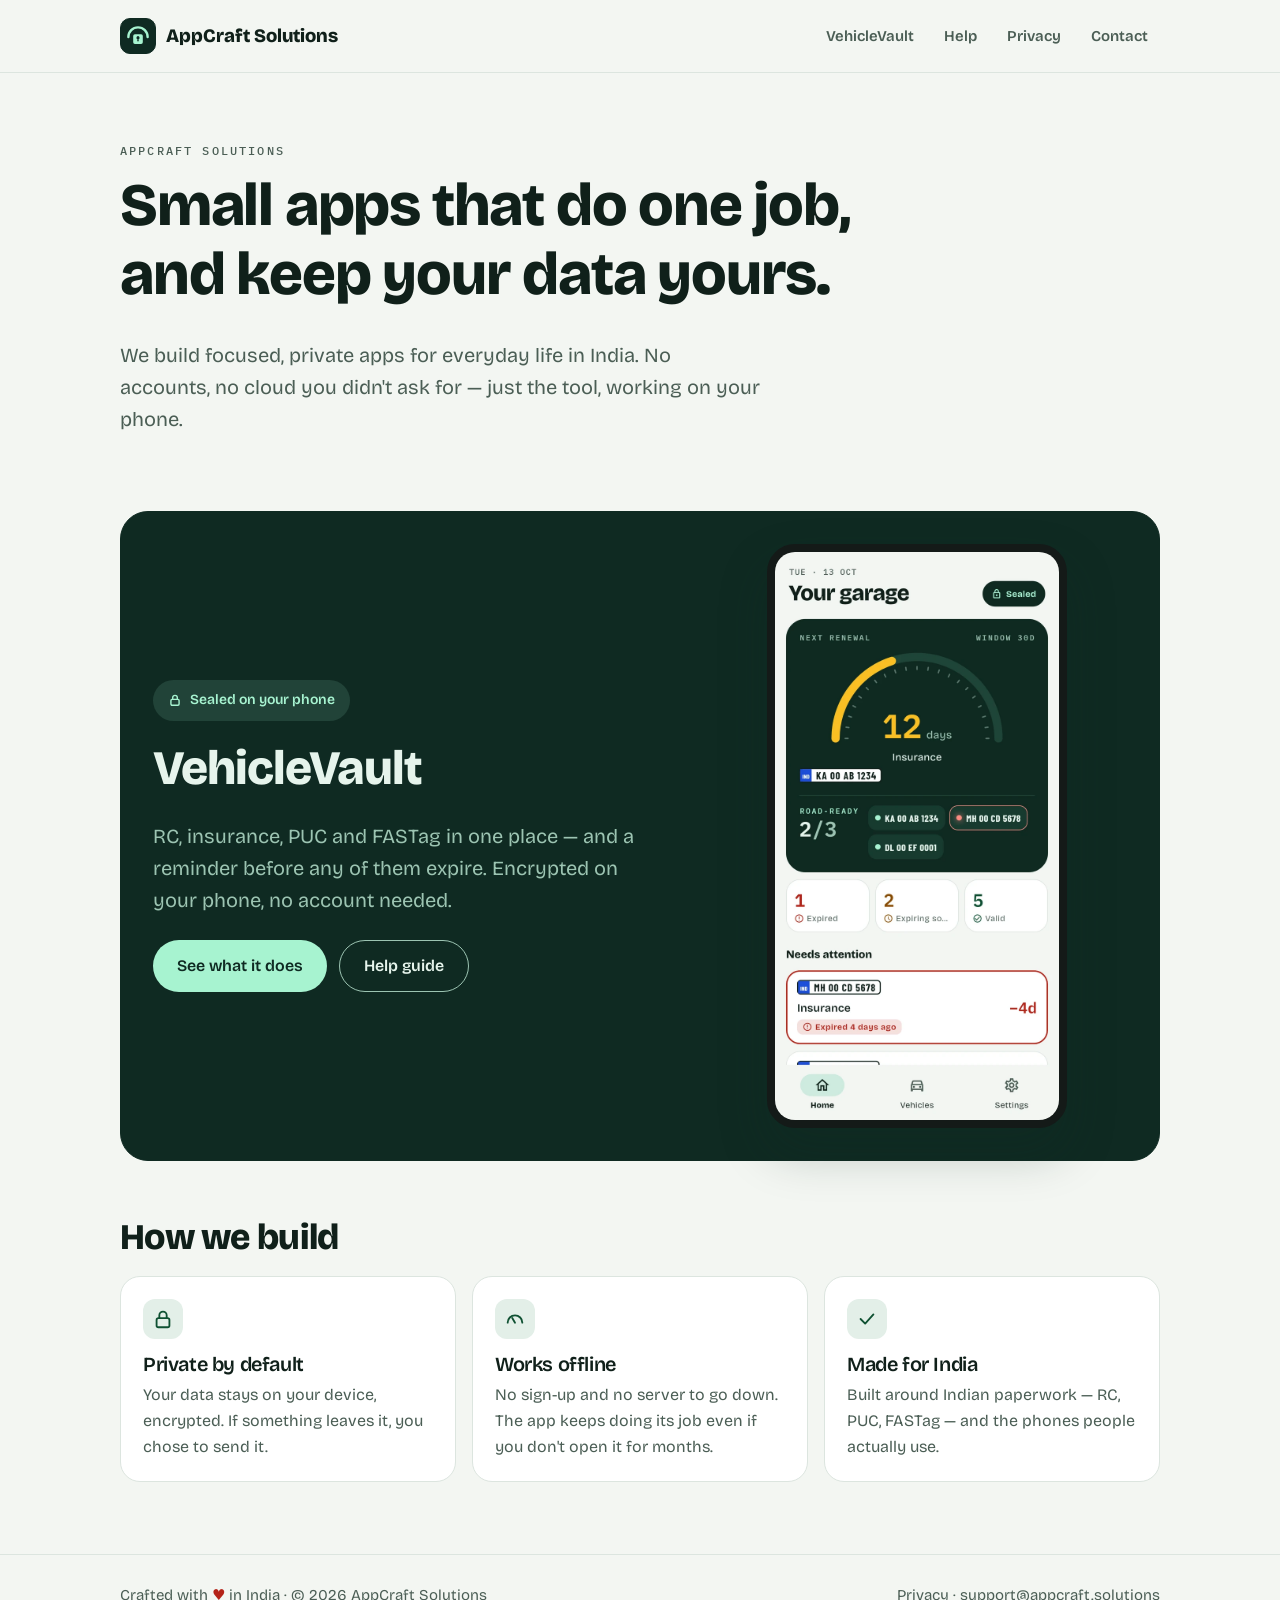
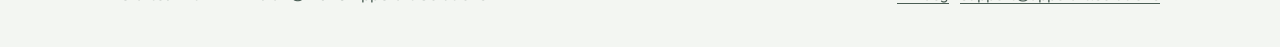
==== index.html @ 4a6d7d5e "Initial page commit" ====
<!doctype html>
<html lang="en">
<head>
<meta charset="utf-8">
<meta name="viewport" content="width=device-width, initial-scale=1">
<title>AppCraft Solutions — private, useful apps</title>
<meta name="description" content="AppCraft Solutions builds small, private apps that keep working without an account. Home of VehicleVault.">
<meta property="og:title" content="AppCraft Solutions">
<meta property="og:description" content="Small, private apps that do one job well. Home of VehicleVault.">
<meta property="og:image" content="https://appcraft.solutions/assets/img/og.jpg">
<meta name="theme-color" content="#0F2A22">
<link rel="icon" href="/favicon.png">
<link rel="apple-touch-icon" href="/assets/img/icon-180.png">
<link rel="stylesheet" href="/assets/site.css">
</head>
<body>
<header class="site-header">
  <div class="wrap">
    <a class="brand" href="/">
      <span class="brand-mark"><svg width="22" height="22" viewBox="22 30 64 54" fill="none" stroke="#A7F3D0" aria-hidden="true"><path d="M26 60a28 28 0 0 1 56 0" stroke-width="7" stroke-linecap="round"/><path fill="#A7F3D0" stroke="none" fill-rule="evenodd" d="M45 52h18a5 5 0 0 1 5 5v18a5 5 0 0 1-5 5H45a5 5 0 0 1-5-5V57a5 5 0 0 1 5-5zm7.4 14.2a4.5 4.5 0 1 1 3.2 0l.8 5.8h-4.8z"/></svg></span>
      AppCraft Solutions
    </a>
    <nav class="site-nav" aria-label="Main">
      <a href="/vehiclevault/">VehicleVault</a>
      <a href="/vehiclevault/help/">Help</a>
      <a href="/vehiclevault/privacy/">Privacy</a>
      <a href="mailto:support@appcraft.solutions">Contact</a>
    </nav>
  </div>
</header>

<main>
  <div class="wrap">
    <section style="padding-top: 72px">
      <p class="eyebrow">AppCraft Solutions</p>
      <h1>Small apps that do one job,<br>and keep your data yours.</h1>
      <p class="lead">We build focused, private apps for everyday life in India. No accounts, no cloud you didn't ask for — just the tool, working on your phone.</p>
    </section>

    <section>
      <div class="panel hero" style="padding-top: 32px">
        <div>
          <span class="chip">
            <svg width="14" height="14" viewBox="0 0 24 24" fill="none" stroke="currentColor" stroke-width="2.4" stroke-linejoin="round" aria-hidden="true"><rect x="5" y="11" width="14" height="10" rx="2"/><path d="M8 11V8a4 4 0 0 1 8 0v3"/></svg>
            Sealed on your phone
          </span>
          <h2 style="margin-top: 20px; font-size: clamp(32px, 5vw, 48px)">VehicleVault</h2>
          <p class="lead">RC, insurance, PUC and FASTag in one place — and a reminder before any of them expire. Encrypted on your phone, no account needed.</p>
          <div class="hero-actions">
            <a class="button" href="/vehiclevault/">See what it does</a>
            <a class="button secondary" href="/vehiclevault/help/">Help guide</a>
          </div>
        </div>
        <div class="phone hero-phone"><img src="/assets/img/1_home.webp" alt="VehicleVault home screen" width="720" height="1440" loading="lazy"></div>
      </div>
    </section>

    <section>
      <h2>How we build</h2>
      <div class="grid">
        <div class="card">
          <div class="icon"><svg width="22" height="22" viewBox="0 0 24 24" fill="none" stroke-width="2" stroke-linejoin="round" aria-hidden="true"><rect x="5" y="11" width="14" height="10" rx="2"/><path d="M8 11V8a4 4 0 0 1 8 0v3"/></svg></div>
          <h3>Private by default</h3>
          <p>Your data stays on your device, encrypted. If something leaves it, you chose to send it.</p>
        </div>
        <div class="card">
          <div class="icon"><svg width="22" height="22" viewBox="0 0 24 24" fill="none" stroke-width="2" stroke-linecap="round" aria-hidden="true"><path d="M4 16a8 8 0 1 1 16 0"/><path d="M12 16l-3-5"/></svg></div>
          <h3>Works offline</h3>
          <p>No sign-up and no server to go down. The app keeps doing its job even if you don't open it for months.</p>
        </div>
        <div class="card">
          <div class="icon"><svg width="22" height="22" viewBox="0 0 24 24" fill="none" stroke-width="2" stroke-linecap="round" stroke-linejoin="round" aria-hidden="true"><path d="M5 12l5 5 9-10"/></svg></div>
          <h3>Made for India</h3>
          <p>Built around Indian paperwork — RC, PUC, FASTag — and the phones people actually use.</p>
        </div>
      </div>
    </section>
  </div>
</main>

<footer class="site-footer">
  <div class="wrap">
    <span>Crafted with <span class="love" aria-label="love">♥</span> in India · © 2026 AppCraft Solutions</span>
    <span><a href="/vehiclevault/privacy/">Privacy</a> · <a href="mailto:support@appcraft.solutions">support@appcraft.solutions</a></span>
  </div>
</footer>
</body>
</html>
---- assets/site.css ----
/* AppCraft Solutions — one stylesheet for every page.
   "Forest garage", the VehicleVault design language: forest and mint, a
   dark instrument panel in both themes, warm grotesque type. */

@font-face { font-family: "Bricolage"; src: url("fonts/BricolageGrotesque-Regular.woff2") format("woff2"); font-weight: 400; font-display: swap; }
@font-face { font-family: "Bricolage"; src: url("fonts/BricolageGrotesque-SemiBold.woff2") format("woff2"); font-weight: 600; font-display: swap; }
@font-face { font-family: "Bricolage"; src: url("fonts/BricolageGrotesque-ExtraBold.woff2") format("woff2"); font-weight: 800; font-display: swap; }
@font-face { font-family: "Plate"; src: url("fonts/BarlowCondensed-Bold.woff2") format("woff2"); font-weight: 700; font-display: swap; }
@font-face { font-family: "Plex Mono"; src: url("fonts/IBMPlexMono-Medium.woff2") format("woff2"); font-weight: 500; font-display: swap; }

:root {
  --bg: #F3F6F2;
  --surface: #FFFFFF;
  --surface-2: #E3EFE8;
  --ink: #10201A;
  --muted: #4B5E55;
  --line: #DCE5DF;
  --link: #0F5132;
  --panel: #0F2A22;
  --panel-border: #0F2A22;
  --on-panel: #E6F4EC;
  --on-panel-muted: #9CC4B2;
  --mint: #A7F3D0;
  --amber: #FBBF24;
  --alarm: #FF8A80;
  --warn: #8A4B00;
  --love: #B42318;
  --radius: 20px;
  color-scheme: light;
}

@media (prefers-color-scheme: dark) {
  :root {
    --bg: #0A1411;
    --surface: #12201B;
    --surface-2: #15291F;
    --ink: #E6F4EC;
    --muted: #9CB8AB;
    --line: #22382F;
    --link: #A7F3D0;
    --panel: #123026;
    --panel-border: #2A5444;
    --warn: #FBBF24;
    --love: #FF8A80;
    color-scheme: dark;
  }
}

* { box-sizing: border-box; }
html { -webkit-text-size-adjust: 100%; }
body {
  margin: 0;
  background: var(--bg);
  color: var(--ink);
  font: 400 17px/1.6 "Bricolage", system-ui, sans-serif;
}
img { max-width: 100%; height: auto; display: block; }
a { color: var(--link); text-underline-offset: 3px; }
a:hover { text-decoration-thickness: 2px; }
h1, h2, h3 { line-height: 1.15; letter-spacing: -0.02em; margin: 0 0 0.5em; }
h1 { font-size: clamp(36px, 6vw, 60px); font-weight: 800; }
h2 { font-size: clamp(26px, 3.6vw, 36px); font-weight: 800; }
h3 { font-size: 20px; font-weight: 600; }
p { margin: 0 0 1em; }
:focus-visible { outline: 3px solid var(--mint); outline-offset: 2px; border-radius: 6px; }

.wrap { max-width: 1080px; margin: 0 auto; padding: 0 20px; }
.narrow { max-width: 760px; }

/* Header and footer */
.site-header { border-bottom: 1px solid var(--line); }
.site-header .wrap { display: flex; align-items: center; justify-content: space-between; gap: 16px; padding-top: 14px; padding-bottom: 14px; flex-wrap: wrap; }
.brand { display: flex; align-items: center; gap: 10px; color: var(--ink); text-decoration: none; font-weight: 800; font-size: 19px; }
.brand-mark { width: 36px; height: 36px; border-radius: 10px; background: var(--panel); border: 1px solid var(--panel-border); display: grid; place-items: center; }
.site-nav { display: flex; gap: 6px; flex-wrap: wrap; }
.site-nav a { color: var(--muted); text-decoration: none; padding: 10px 12px; border-radius: 999px; font-weight: 600; font-size: 15px; }
.site-nav a:hover, .site-nav a[aria-current="page"] { color: var(--ink); background: var(--surface-2); }

.site-footer { border-top: 1px solid var(--line); margin-top: 72px; padding: 28px 0 40px; color: var(--muted); font-size: 15px; }
.site-footer .wrap { display: flex; justify-content: space-between; gap: 16px; flex-wrap: wrap; }
.site-footer a { color: var(--muted); }
.love { color: var(--love); }

/* Building blocks */
section { padding: 56px 0 0; }
.eyebrow { font: 500 12px/1 "Plex Mono", ui-monospace, monospace; letter-spacing: 0.18em; text-transform: uppercase; color: var(--muted); margin: 0 0 14px; }
.lead { font-size: 20px; color: var(--muted); max-width: 640px; }

.panel {
  background: var(--panel);
  border: 1px solid var(--panel-border);
  color: var(--on-panel);
  border-radius: 28px;
  padding: 32px;
}
.panel .eyebrow { color: var(--on-panel-muted); }
.panel a:not(.button) { color: var(--mint); }
.panel .lead { color: var(--on-panel-muted); }

.chip {
  display: inline-flex; align-items: center; gap: 8px;
  background: var(--panel); color: var(--mint);
  border: 1px solid var(--panel-border);
  border-radius: 999px; padding: 8px 14px;
  font-size: 14px; font-weight: 600;
}
.panel .chip { background: rgba(167, 243, 208, 0.12); border-color: transparent; }

.button {
  display: inline-flex; align-items: center; justify-content: center; gap: 8px;
  min-height: 52px; padding: 0 24px; border-radius: 999px;
  background: var(--mint); color: #0F2A22; text-decoration: none;
  font-weight: 600; font-size: 16px;
}
.button.secondary { background: transparent; color: var(--on-panel); border: 1.5px solid var(--on-panel-muted); }
.button[aria-disabled="true"] { opacity: 0.85; cursor: default; }

.plate {
  display: inline-flex; align-items: stretch;
  border: 2px solid #10201A; border-radius: 6px; overflow: hidden;
  background: #fff; color: #10201A; vertical-align: middle;
}
.plate span:first-child { background: #1D4ED8; color: #fff; font: 700 9px "Plate", sans-serif; padding: 3px 4px; display: flex; align-items: flex-end; }
.plate span:last-child { font: 700 17px/1.2 "Plate", sans-serif; letter-spacing: 0.06em; padding: 1px 8px; }

.grid { display: grid; gap: 16px; grid-template-columns: repeat(auto-fit, minmax(240px, 1fr)); }
.card {
  background: var(--surface); border: 1px solid var(--line);
  border-radius: var(--radius); padding: 22px;
}
.card h3 { margin-bottom: 6px; }
.card p { color: var(--muted); margin: 0; font-size: 16px; }
.card .icon { width: 40px; height: 40px; border-radius: 12px; background: var(--surface-2); display: grid; place-items: center; margin-bottom: 14px; }
.card .icon svg { stroke: var(--link); }

.hero { display: grid; gap: 40px; grid-template-columns: 1.1fr 0.9fr; align-items: center; padding-top: 56px; }
.hero-actions { display: flex; gap: 12px; flex-wrap: wrap; margin-top: 24px; }
.phones { display: flex; gap: 16px; justify-content: center; }
.phone {
  width: 220px; border-radius: 28px; overflow: hidden;
  border: 8px solid #141A18; background: #141A18;
  box-shadow: 0 24px 48px rgba(15, 42, 34, 0.25);
}
.phone:nth-child(2) { margin-top: 48px; }

.shots { display: flex; gap: 16px; overflow-x: auto; padding: 4px 4px 16px; scroll-snap-type: x mandatory; }
.shots figure { margin: 0; flex: 0 0 220px; scroll-snap-align: start; }
.shots figcaption { color: var(--muted); font-size: 14px; margin-top: 8px; text-align: center; }

.stat-row { display: grid; grid-template-columns: repeat(3, minmax(0, 1fr)); gap: 12px; margin-top: 24px; }
.stat { border-top: 1px solid rgba(156, 196, 178, 0.3); padding-top: 12px; }
.stat b { display: block; font: 500 28px/1.1 "Plex Mono", ui-monospace, monospace; color: var(--mint); }
.stat span { font-size: 14px; color: var(--on-panel-muted); }

/* Docs */
.doc { padding-top: 40px; }
.doc h2 { margin-top: 48px; padding-top: 8px; scroll-margin-top: 16px; }
.doc h3 { margin-top: 28px; }
.doc ol, .doc ul { padding-left: 22px; margin: 0 0 1em; }
.doc li { margin-bottom: 6px; }
.toc { background: var(--surface); border: 1px solid var(--line); border-radius: var(--radius); padding: 20px 24px; margin: 24px 0; }
.toc ol { margin: 0; columns: 2; column-gap: 32px; }
.toc li { break-inside: avoid; }
.note { background: var(--surface-2); border-radius: 16px; padding: 16px 18px; margin: 0 0 1em; }
.note.warn { border-left: 0; outline: 1.5px solid var(--warn); outline-offset: -1.5px; }
details { background: var(--surface); border: 1px solid var(--line); border-radius: 16px; padding: 4px 18px; margin-bottom: 10px; }
summary { cursor: pointer; font-weight: 600; padding: 12px 0; min-height: 44px; }
details[open] summary { border-bottom: 1px solid var(--line); margin-bottom: 12px; }
kbd, .ui { font: 500 0.88em "Plex Mono", ui-monospace, monospace; background: var(--surface-2); border-radius: 6px; padding: 1px 6px; white-space: nowrap; }
table { border-collapse: collapse; width: 100%; margin: 0 0 1em; font-size: 16px; }
th, td { text-align: left; padding: 10px 12px; border-bottom: 1px solid var(--line); vertical-align: top; }
.table-scroll { overflow-x: auto; }

@media (max-width: 820px) {
  .hero { grid-template-columns: 1fr; }
  .phone { width: 160px; border-width: 6px; border-radius: 22px; }
  .phone:nth-child(2) { margin-top: 32px; }
  .toc ol { columns: 1; }
  .panel { padding: 24px; }
  .stat-row { grid-template-columns: 1fr; }
}

/* Feature rows: one screenshot per feature, text beside it */
.feature {
  display: grid; grid-template-columns: 300px 1fr; gap: 56px; align-items: center;
  padding: 48px 0; border-bottom: 1px solid var(--line);
}
.feature:last-child { border-bottom: 0; }
.feature:nth-child(even) { grid-template-columns: 1fr 300px; }
.feature:nth-child(even) .phone { order: 2; }
.feature .phone { width: 100%; margin: 0 auto; }
.feature h3 { font-size: clamp(24px, 3vw, 30px); font-weight: 800; margin-bottom: 12px; }
.feature p { color: var(--muted); font-size: 18px; }
.feature ul { color: var(--muted); padding-left: 20px; margin: 0; }
.feature li { margin-bottom: 6px; }
.phone.hero-phone { width: 300px; margin: 0 auto; }

/* Stepper: a swipeable track with numbered steps and Back / Next */
.stepper { margin-top: 24px; }
.steps { list-style: none; padding: 0; margin: 0 0 24px; display: flex; gap: 8px; overflow-x: auto; }
.steps button {
  display: flex; align-items: center; gap: 10px; white-space: nowrap;
  min-height: 48px; padding: 6px 16px 6px 6px; border-radius: 999px;
  border: 1px solid var(--line); background: var(--surface); color: var(--muted);
  font: 600 15px "Bricolage", system-ui, sans-serif; cursor: pointer;
}
.steps button .n {
  width: 34px; height: 34px; border-radius: 50%; display: grid; place-items: center;
  background: var(--surface-2); color: var(--ink);
  font: 500 14px "Plex Mono", ui-monospace, monospace;
}
.steps button[aria-selected="true"] { background: var(--panel); border-color: var(--panel-border); color: var(--on-panel); }
.steps button[aria-selected="true"] .n { background: var(--mint); color: #0F2A22; }
.steps button.done .n { background: var(--mint); color: #0F2A22; }

.track { display: flex; overflow-x: auto; scroll-snap-type: x mandatory; scrollbar-width: none; border-radius: 28px; }
.track::-webkit-scrollbar { display: none; }
.slide {
  flex: 0 0 100%; scroll-snap-align: start;
  display: grid; grid-template-columns: 280px 1fr; gap: 48px; align-items: center;
  background: var(--panel); border: 1px solid var(--panel-border); color: var(--on-panel);
  border-radius: 28px; padding: 36px 48px;
}
.slide .phone { width: 100%; }
.slide .eyebrow { color: var(--on-panel-muted); }
.slide h3 { font-size: clamp(26px, 3.4vw, 34px); font-weight: 800; }
.slide p, .slide li { color: var(--on-panel-muted); font-size: 18px; }
.slide ol { padding-left: 22px; margin: 0; }
.slide li { margin-bottom: 8px; }
.slide strong { color: var(--on-panel); }

.stepper-nav { display: flex; justify-content: space-between; align-items: center; gap: 12px; margin-top: 20px; }
.stepper-nav .count { font: 500 14px "Plex Mono", ui-monospace, monospace; color: var(--muted); }
.stepper-nav button {
  min-height: 52px; padding: 0 24px; border-radius: 999px; cursor: pointer;
  font: 600 16px "Bricolage", system-ui, sans-serif;
  background: var(--panel); color: var(--mint); border: 1px solid var(--panel-border);
}
.stepper-nav button.ghost { background: transparent; color: var(--ink); border-color: var(--line); }
.stepper-nav button:disabled { opacity: 0.4; cursor: default; }

@media (prefers-reduced-motion: no-preference) { .track { scroll-behavior: smooth; } }

@media (max-width: 820px) {
  .feature, .feature:nth-child(even) { grid-template-columns: 1fr; gap: 24px; padding: 36px 0; }
  .feature:nth-child(even) .phone { order: 0; }
  .feature .phone, .phone.hero-phone { width: 240px; }
  .slide { grid-template-columns: 1fr; gap: 24px; padding: 24px; }
  .slide .phone { width: 220px; margin: 0 auto; }
  .steps button { padding-right: 6px; }
  .steps button .label { display: none; }
  .steps button[aria-selected="true"] .label { display: inline; padding-right: 10px; }
}
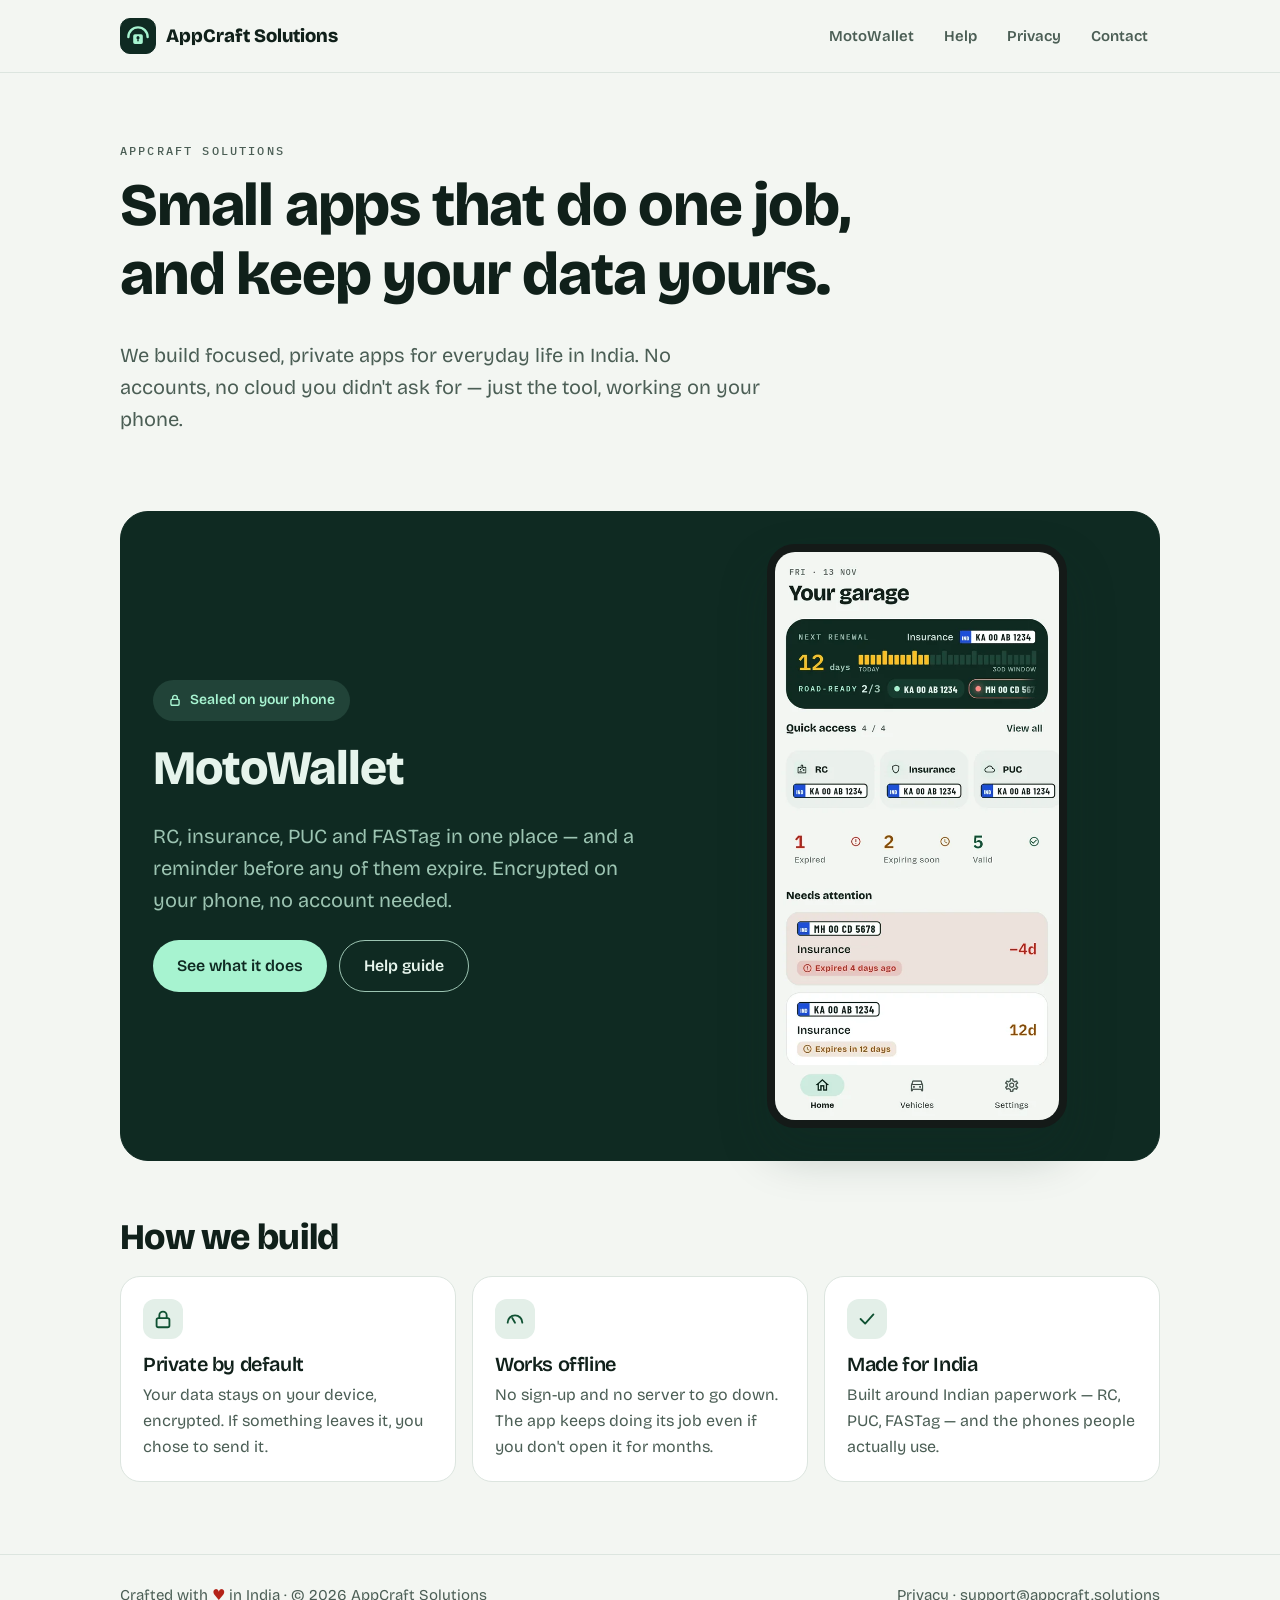
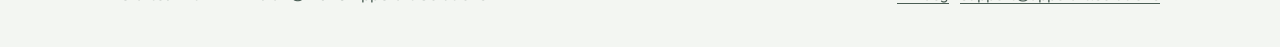
==== commit 634109ae: "Revamped" ====
--- a/index.html
+++ b/index.html
@@ -4,9 +4,9 @@
 <meta charset="utf-8">
 <meta name="viewport" content="width=device-width, initial-scale=1">
 <title>AppCraft Solutions — private, useful apps</title>
-<meta name="description" content="AppCraft Solutions builds small, private apps that keep working without an account. Home of VehicleVault.">
+<meta name="description" content="AppCraft Solutions builds small, private apps that keep working without an account. Home of MotoWallet.">
 <meta property="og:title" content="AppCraft Solutions">
-<meta property="og:description" content="Small, private apps that do one job well. Home of VehicleVault.">
+<meta property="og:description" content="Small, private apps that do one job well. Home of MotoWallet.">
 <meta property="og:image" content="https://appcraft.solutions/assets/img/og.jpg">
 <meta name="theme-color" content="#0F2A22">
 <link rel="icon" href="/favicon.png">
@@ -21,7 +21,7 @@
       AppCraft Solutions
     </a>
     <nav class="site-nav" aria-label="Main">
-      <a href="/vehiclevault/">VehicleVault</a>
+      <a href="/vehiclevault/">MotoWallet</a>
       <a href="/vehiclevault/help/">Help</a>
       <a href="/vehiclevault/privacy/">Privacy</a>
       <a href="mailto:support@appcraft.solutions">Contact</a>
@@ -44,14 +44,14 @@
             <svg width="14" height="14" viewBox="0 0 24 24" fill="none" stroke="currentColor" stroke-width="2.4" stroke-linejoin="round" aria-hidden="true"><rect x="5" y="11" width="14" height="10" rx="2"/><path d="M8 11V8a4 4 0 0 1 8 0v3"/></svg>
             Sealed on your phone
           </span>
-          <h2 style="margin-top: 20px; font-size: clamp(32px, 5vw, 48px)">VehicleVault</h2>
+          <h2 style="margin-top: 20px; font-size: clamp(32px, 5vw, 48px)">MotoWallet</h2>
           <p class="lead">RC, insurance, PUC and FASTag in one place — and a reminder before any of them expire. Encrypted on your phone, no account needed.</p>
           <div class="hero-actions">
             <a class="button" href="/vehiclevault/">See what it does</a>
             <a class="button secondary" href="/vehiclevault/help/">Help guide</a>
           </div>
         </div>
-        <div class="phone hero-phone"><img src="/assets/img/1_home.webp" alt="VehicleVault home screen" width="720" height="1440" loading="lazy"></div>
+        <div class="phone hero-phone"><img src="/assets/img/1_home.webp" alt="MotoWallet home screen" width="720" height="1440" loading="lazy"></div>
       </div>
     </section>
 
